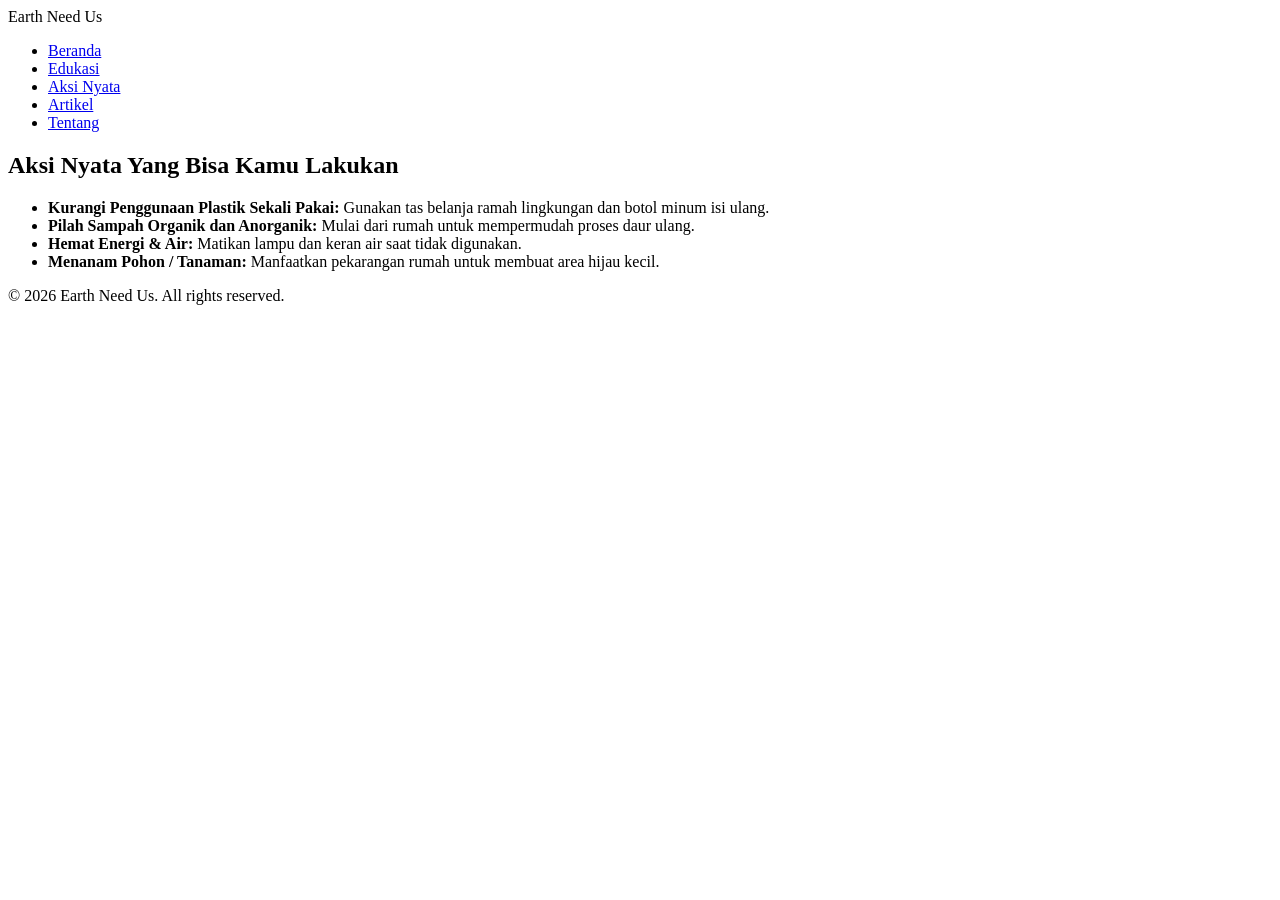
==== aksi-nyata.html @ 616cd9e1 "Add files via upload" ====
<!DOCTYPE html>
<html lang="id">
<head>
    <meta charset="UTF-8">
    <meta name="viewport" content="width=device-width, initial-scale=1.0">
    <title>Earth Need Us - Aksi Nyata</title>
    <link rel="stylesheet" href="style.css">
</head>
<body>
    <header>
        <nav class="navbar">
            <div class="logo">Earth Need Us</div>
            <ul class="nav-links">
                <li><a href="index.html">Beranda</a></li>
                <li><a href="edukasi.html">Edukasi</a></li>
                <li><a href="aksi-nyata.html" class="active">Aksi Nyata</a></li>
                <li><a href="artikel.html">Artikel</a></li>
                <li><a href="tentang.html">Tentang</a></li>
            </ul>
        </nav>
    </header>

    <main class="container">
        <h2>Aksi Nyata Yang Bisa Kamu Lakukan</h2>
        <ul class="action-list">
            <li><strong>Kurangi Penggunaan Plastik Sekali Pakai:</strong> Gunakan tas belanja ramah lingkungan dan botol minum isi ulang.</li>
            <li><strong>Pilah Sampah Organik dan Anorganik:</strong> Mulai dari rumah untuk mempermudah proses daur ulang.</li>
            <li><strong>Hemat Energi & Air:</strong> Matikan lampu dan keran air saat tidak digunakan.</li>
            <li><strong>Menanam Pohon / Tanaman:</strong> Manfaatkan pekarangan rumah untuk membuat area hijau kecil.</li>
        </ul>
    </main>

    <footer>
        <p>&copy; 2026 Earth Need Us. All rights reserved.</p>
    </footer>
</body>
</html>
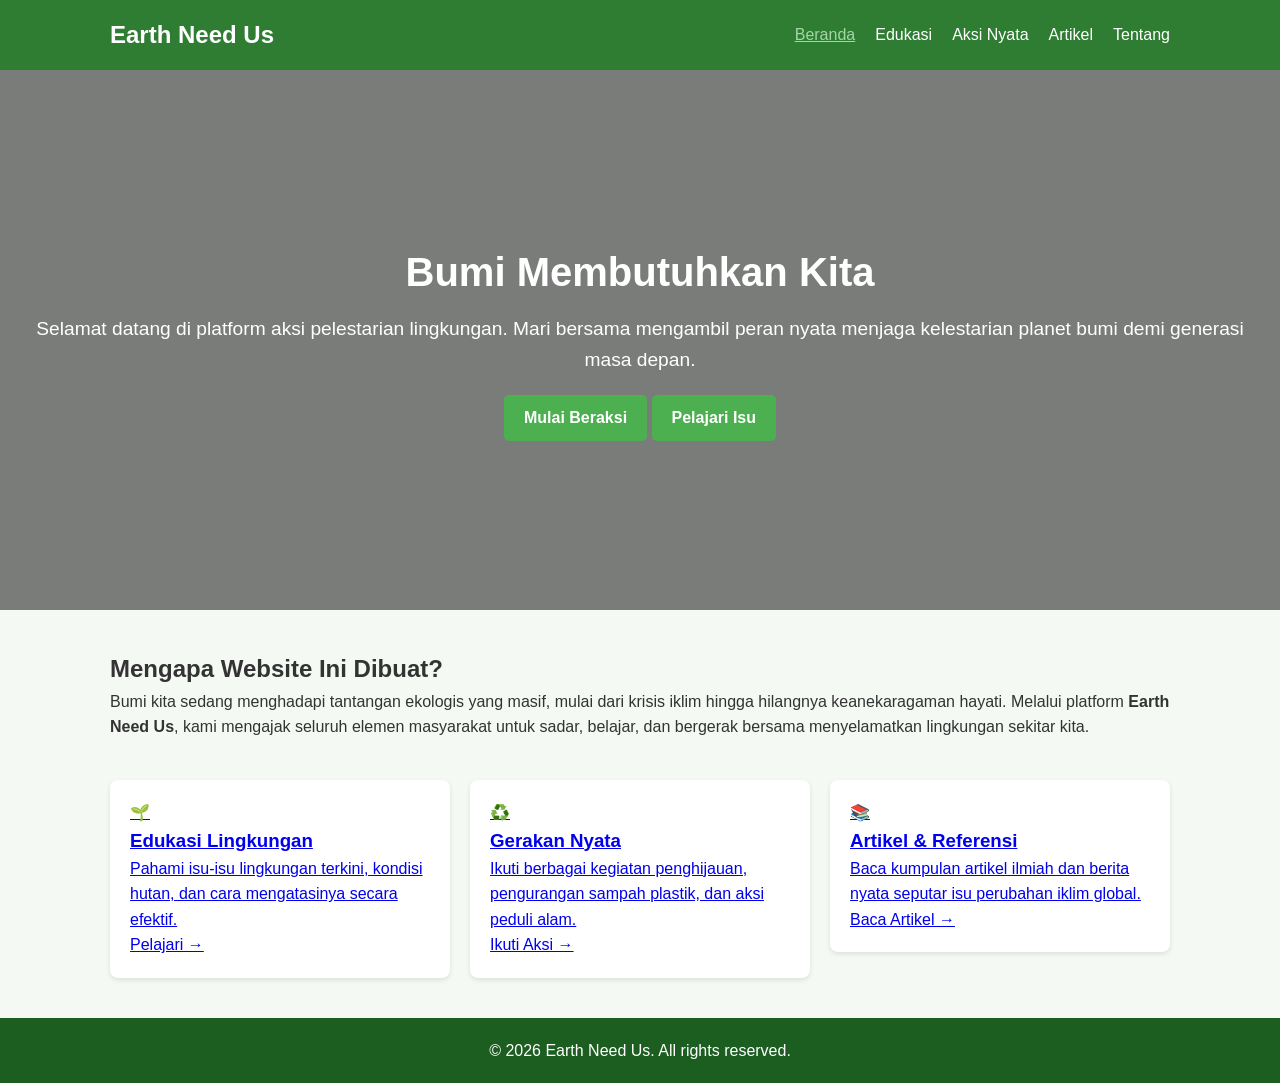
==== commit cd9eadbf: "Update title and navigation links in aksi-nyata.html" ====
--- a/aksi-nyata.html
+++ b/aksi-nyata.html
@@ -3,7 +3,7 @@
 <head>
     <meta charset="UTF-8">
     <meta name="viewport" content="width=device-width, initial-scale=1.0">
-    <title>Earth Need Us - Aksi Nyata</title>
+    <title>Earth Need Us - Beranda</title>
     <link rel="stylesheet" href="style.css">
 </head>
 <body>
@@ -11,24 +11,59 @@
         <nav class="navbar">
             <div class="logo">Earth Need Us</div>
             <ul class="nav-links">
-                <li><a href="index.html">Beranda</a></li>
+                <li><a href="index.html" class="active">Beranda</a></li>
                 <li><a href="edukasi.html">Edukasi</a></li>
-                <li><a href="aksi-nyata.html" class="active">Aksi Nyata</a></li>
+                <li><a href="aksi-nyata.html">Aksi Nyata</a></li>
                 <li><a href="artikel.html">Artikel</a></li>
                 <li><a href="tentang.html">Tentang</a></li>
             </ul>
         </nav>
     </header>
 
-    <main class="container">
-        <h2>Aksi Nyata Yang Bisa Kamu Lakukan</h2>
-        <ul class="action-list">
-            <li><strong>Kurangi Penggunaan Plastik Sekali Pakai:</strong> Gunakan tas belanja ramah lingkungan dan botol minum isi ulang.</li>
-            <li><strong>Pilah Sampah Organik dan Anorganik:</strong> Mulai dari rumah untuk mempermudah proses daur ulang.</li>
-            <li><strong>Hemat Energi & Air:</strong> Matikan lampu dan keran air saat tidak digunakan.</li>
-            <li><strong>Menanam Pohon / Tanaman:</strong> Manfaatkan pekarangan rumah untuk membuat area hijau kecil.</li>
-        </ul>
-    </main>
+    <section class="hero">
+        <div class="hero-content">
+            <h1>Bumi Membutuhkan Kita</h1>
+            <p>Selamat datang di platform aksi pelestarian lingkungan. Mari bersama mengambil peran nyata menjaga kelestarian planet bumi demi generasi masa depan.</p>
+            <div class="hero-buttons">
+                <a href="aksi-nyata.html" class="btn">Mulai Beraksi</a>
+                <a href="edukasi.html" class="btn btn-secondary">Pelajari Isu</a>
+            </div>
+        </div>
+    </section>
+
+    <!-- Sambutan / Basa-basi Pengantar -->
+    <section class="container intro-text">
+        <h2>Mengapa Website Ini Dibuat?</h2>
+        <p>Bumi kita sedang menghadapi tantangan ekologis yang masif, mulai dari krisis iklim hingga hilangnya keanekaragaman hayati. Melalui platform <strong>Earth Need Us</strong>, kami mengajak seluruh elemen masyarakat untuk sadar, belajar, dan bergerak bersama menyelamatkan lingkungan sekitar kita.</p>
+    </section>
+
+    <!-- Kartu Fitur Utama (Bisa diklik menuju halaman terkait) -->
+    <section class="features">
+        <a href="edukasi.html" class="card-link">
+            <div class="card">
+                <div class="icon">🌱</div>
+                <h3>Edukasi Lingkungan</h3>
+                <p>Pahami isu-isu lingkungan terkini, kondisi hutan, dan cara mengatasinya secara efektif.</p>
+                <span class="card-cta">Pelajari &rarr;</span>
+            </div>
+        </a>
+        <a href="aksi-nyata.html" class="card-link">
+            <div class="card">
+                <div class="icon">♻️</div>
+                <h3>Gerakan Nyata</h3>
+                <p>Ikuti berbagai kegiatan penghijauan, pengurangan sampah plastik, dan aksi peduli alam.</p>
+                <span class="card-cta">Ikuti Aksi &rarr;</span>
+            </div>
+        </a>
+        <a href="artikel.html" class="card-link">
+            <div class="card">
+                <div class="icon">📚</div>
+                <h3>Artikel & Referensi</h3>
+                <p>Baca kumpulan artikel ilmiah dan berita nyata seputar isu perubahan iklim global.</p>
+                <span class="card-cta">Baca Artikel &rarr;</span>
+            </div>
+        </a>
+    </section>
 
     <footer>
         <p>&copy; 2026 Earth Need Us. All rights reserved.</p>
--- a/style.css
+++ b/style.css
@@ -0,0 +1,146 @@
+/* Global Styles */
+* {
+    margin: 0;
+    padding: 0;
+    box-sizing: border-box;
+    font-family: 'Segoe UI', Tahoma, Geneva, Verdana, sans-serif;
+}
+
+body {
+    line-height: 1.6;
+    color: #333;
+    background-color: #f4f9f4;
+}
+
+/* Header & Navigation */
+header {
+    background-color: #2e7d32;
+    color: white;
+    padding: 1rem 0;
+}
+
+.navbar {
+    display: flex;
+    justify-content: space-between;
+    align-items: center;
+    max-width: 1100px;
+    margin: 0 auto;
+    padding: 0 20px;
+}
+
+.logo {
+    font-size: 1.5rem;
+    font-weight: bold;
+}
+
+.nav-links {
+    list-style: none;
+    display: flex;
+    gap: 20px;
+}
+
+.nav-links a {
+    color: white;
+    text-decoration: none;
+    font-weight: 500;
+    transition: color 0.3s;
+}
+
+.nav-links a:hover, .nav-links a.active {
+    color: #a5d6a7;
+    text-decoration: underline;
+}
+
+/* Hero Section */
+.hero {
+    background: linear-gradient(rgba(0,0,0,0.5), rgba(0,0,0,0.5)), url('https://images.unsplash.com/photo-1542601906990-b4d3fb778b09?q=80&w=1000') center/cover no-repeat;
+    height: 60vh;
+    display: flex;
+    justify-content: center;
+    align-items: center;
+    text-align: center;
+    color: white;
+    padding: 0 20px;
+}
+
+.hero-content h1 {
+    font-size: 2.5rem;
+    margin-bottom: 10px;
+}
+
+.hero-content p {
+    font-size: 1.2rem;
+    margin-bottom: 20px;
+}
+
+.btn {
+    display: inline-block;
+    background-color: #4caf50;
+    color: white;
+    padding: 10px 20px;
+    text-decoration: none;
+    border-radius: 5px;
+    font-weight: bold;
+}
+
+.btn:hover {
+    background-color: #388e3c;
+}
+
+/* Container & Layout */
+.container {
+    max-width: 1100px;
+    margin: 40px auto;
+    padding: 0 20px;
+}
+
+.features, .grid {
+    display: grid;
+    grid-template-columns: repeat(auto-fit, minmax(280px, 1fr));
+    gap: 20px;
+    max-width: 1100px;
+    margin: 40px auto;
+    padding: 0 20px;
+}
+
+.card, .edu-item, .article-card {
+    background: white;
+    padding: 20px;
+    border-radius: 8px;
+    box-shadow: 0 2px 5px rgba(0,0,0,0.1);
+}
+
+.action-list {
+    margin-top: 20px;
+    padding-left: 20px;
+}
+
+.action-list li {
+    margin-bottom: 15px;
+}
+
+/* Footer */
+footer {
+    text-align: center;
+    padding: 20px;
+    background-color: #1b5e20;
+    color: white;
+    margin-top: 40px;
+}
+
+/* Responsiveness */
+@media (max-width: 768px) {
+    .navbar {
+        flex-direction: column;
+        gap: 15px;
+    }
+    
+    .nav-links {
+        flex-wrap: wrap;
+        justify-content: center;
+    }
+    
+    .hero-content h1 {
+        font-size: 2rem;
+    }
+}
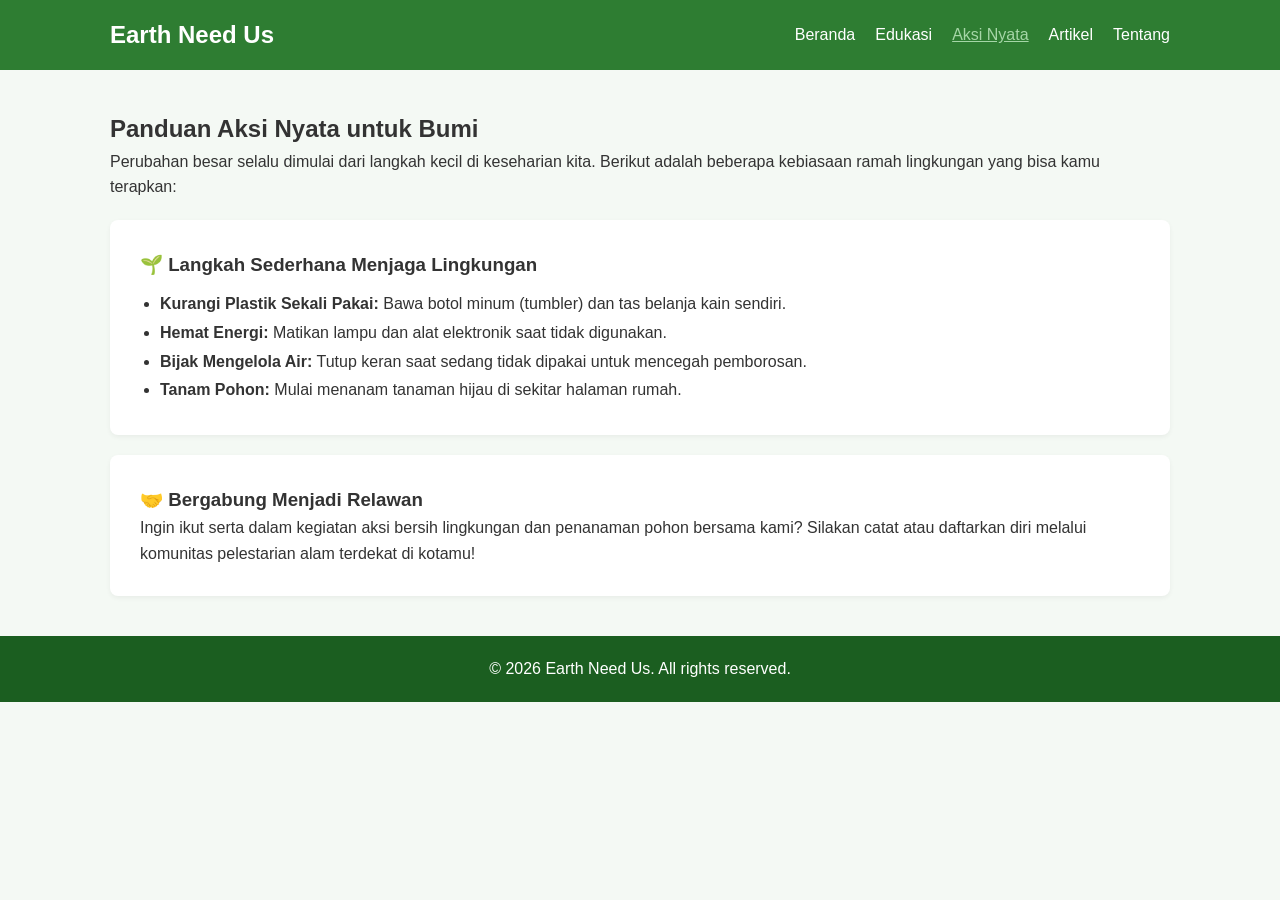
==== commit fbf1e119: "Revise title and add action guidelines section Updated the title and navigation links in aksi-nyata." ====
--- a/aksi-nyata.html
+++ b/aksi-nyata.html
@@ -3,7 +3,7 @@
 <head>
     <meta charset="UTF-8">
     <meta name="viewport" content="width=device-width, initial-scale=1.0">
-    <title>Earth Need Us - Beranda</title>
+    <title>Earth Need Us - Aksi Nyata</title>
     <link rel="stylesheet" href="style.css">
 </head>
 <body>
@@ -11,59 +11,34 @@
         <nav class="navbar">
             <div class="logo">Earth Need Us</div>
             <ul class="nav-links">
-                <li><a href="index.html" class="active">Beranda</a></li>
+                <li><a href="index.html">Beranda</a></li>
                 <li><a href="edukasi.html">Edukasi</a></li>
-                <li><a href="aksi-nyata.html">Aksi Nyata</a></li>
+                <li><a href="aksi-nyata.html" class="active">Aksi Nyata</a></li>
                 <li><a href="artikel.html">Artikel</a></li>
                 <li><a href="tentang.html">Tentang</a></li>
             </ul>
         </nav>
     </header>
 
-    <section class="hero">
-        <div class="hero-content">
-            <h1>Bumi Membutuhkan Kita</h1>
-            <p>Selamat datang di platform aksi pelestarian lingkungan. Mari bersama mengambil peran nyata menjaga kelestarian planet bumi demi generasi masa depan.</p>
-            <div class="hero-buttons">
-                <a href="aksi-nyata.html" class="btn">Mulai Beraksi</a>
-                <a href="edukasi.html" class="btn btn-secondary">Pelajari Isu</a>
-            </div>
-        </div>
-    </section>
+    <main class="container">
+        <h2>Panduan Aksi Nyata untuk Bumi</h2>
+        <p>Perubahan besar selalu dimulai dari langkah kecil di keseharian kita. Berikut adalah beberapa kebiasaan ramah lingkungan yang bisa kamu terapkan:</p>
 
-    <!-- Sambutan / Basa-basi Pengantar -->
-    <section class="container intro-text">
-        <h2>Mengapa Website Ini Dibuat?</h2>
-        <p>Bumi kita sedang menghadapi tantangan ekologis yang masif, mulai dari krisis iklim hingga hilangnya keanekaragaman hayati. Melalui platform <strong>Earth Need Us</strong>, kami mengajak seluruh elemen masyarakat untuk sadar, belajar, dan bergerak bersama menyelamatkan lingkungan sekitar kita.</p>
-    </section>
+        <section class="intro-text" style="text-align: left; margin-top: 20px;">
+            <h3>🌱 Langkah Sederhana Menjaga Lingkungan</h3>
+            <ul style="margin-left: 20px; margin-top: 10px; line-height: 1.8;">
+                <li><strong>Kurangi Plastik Sekali Pakai:</strong> Bawa botol minum (tumbler) dan tas belanja kain sendiri.</li>
+                <li><strong>Hemat Energi:</strong> Matikan lampu dan alat elektronik saat tidak digunakan.</li>
+                <li><strong>Bijak Mengelola Air:</strong> Tutup keran saat sedang tidak dipakai untuk mencegah pemborosan.</li>
+                <li><strong>Tanam Pohon:</strong> Mulai menanam tanaman hijau di sekitar halaman rumah.</li>
+            </ul>
+        </section>
 
-    <!-- Kartu Fitur Utama (Bisa diklik menuju halaman terkait) -->
-    <section class="features">
-        <a href="edukasi.html" class="card-link">
-            <div class="card">
-                <div class="icon">🌱</div>
-                <h3>Edukasi Lingkungan</h3>
-                <p>Pahami isu-isu lingkungan terkini, kondisi hutan, dan cara mengatasinya secara efektif.</p>
-                <span class="card-cta">Pelajari &rarr;</span>
-            </div>
-        </a>
-        <a href="aksi-nyata.html" class="card-link">
-            <div class="card">
-                <div class="icon">♻️</div>
-                <h3>Gerakan Nyata</h3>
-                <p>Ikuti berbagai kegiatan penghijauan, pengurangan sampah plastik, dan aksi peduli alam.</p>
-                <span class="card-cta">Ikuti Aksi &rarr;</span>
-            </div>
-        </a>
-        <a href="artikel.html" class="card-link">
-            <div class="card">
-                <div class="icon">📚</div>
-                <h3>Artikel & Referensi</h3>
-                <p>Baca kumpulan artikel ilmiah dan berita nyata seputar isu perubahan iklim global.</p>
-                <span class="card-cta">Baca Artikel &rarr;</span>
-            </div>
-        </a>
-    </section>
+        <section class="intro-text" style="text-align: left; margin-top: 20px;">
+            <h3>🤝 Bergabung Menjadi Relawan</h3>
+            <p>Ingin ikut serta dalam kegiatan aksi bersih lingkungan dan penanaman pohon bersama kami? Silakan catat atau daftarkan diri melalui komunitas pelestarian alam terdekat di kotamu!</p>
+        </section>
+    </main>
 
     <footer>
         <p>&copy; 2026 Earth Need Us. All rights reserved.</p>
--- a/style.css
+++ b/style.css
@@ -53,7 +53,7 @@
 
 /* Hero Section */
 .hero {
-    background: linear-gradient(rgba(0,0,0,0.5), rgba(0,0,0,0.5)), url('https://images.unsplash.com/photo-1542601906990-b4d3fb778b09?q=80&w=1000') center/cover no-repeat;
+    background: linear-gradient(rgba(0,0,0,0.6), rgba(0,0,0,0.6)), url('https://images.unsplash.com/photo-1542601906990-b4d3fb778b09?q=80&w=1000') center/cover no-repeat;
     height: 60vh;
     display: flex;
     justify-content: center;
@@ -68,9 +68,11 @@
     margin-bottom: 10px;
 }
 
-.hero-content p {
-    font-size: 1.2rem;
-    margin-bottom: 20px;
+.hero-buttons {
+    display: flex;
+    gap: 15px;
+    justify-content: center;
+    margin-top: 15px;
 }
 
 .btn {
@@ -81,20 +83,42 @@
     text-decoration: none;
     border-radius: 5px;
     font-weight: bold;
+    border: none;
+    cursor: pointer;
 }
 
 .btn:hover {
     background-color: #388e3c;
 }
 
-/* Container & Layout */
+.btn-secondary {
+    background-color: transparent;
+    border: 2px solid white;
+}
+
+.btn-secondary:hover {
+    background-color: white;
+    color: #2e7d32;
+}
+
+/* Intro Text */
+.intro-text {
+    text-align: center;
+    background: white;
+    padding: 30px;
+    border-radius: 8px;
+    margin-top: 30px;
+    box-shadow: 0 2px 5px rgba(0,0,0,0.05);
+}
+
+/* Container & Grid Kartu Beranda */
 .container {
     max-width: 1100px;
     margin: 40px auto;
     padding: 0 20px;
 }
 
-.features, .grid {
+.features {
     display: grid;
     grid-template-columns: repeat(auto-fit, minmax(280px, 1fr));
     gap: 20px;
@@ -103,20 +127,139 @@
     padding: 0 20px;
 }
 
-.card, .edu-item, .article-card {
-    background: white;
-    padding: 20px;
+.card {
+    background: white;
+    padding: 25px;
     border-radius: 8px;
     box-shadow: 0 2px 5px rgba(0,0,0,0.1);
-}
-
-.action-list {
+    display: flex;
+    flex-direction: column;
+    justify-content: space-between;
+    transition: transform 0.3s, box-shadow 0.3s;
+}
+
+.card:hover {
+    transform: translateY(-5px);
+    box-shadow: 0 6px 15px rgba(0,0,0,0.15);
+}
+
+.icon {
+    font-size: 2rem;
+    margin-bottom: 10px;
+}
+
+.card h3 {
+    margin-bottom: 10px;
+    color: #1b5e20;
+}
+
+.card p {
+    color: #555;
+    margin-bottom: 20px;
+    font-size: 0.95rem;
+}
+
+/* Tombol Khusus di dalam Kartu */
+.btn-card {
+    display: inline-block;
+    background-color: #e8f5e9;
+    color: #2e7d32;
+    padding: 8px 15px;
+    border-radius: 5px;
+    text-decoration: none;
+    font-weight: bold;
+    align-self: flex-start;
+    transition: background 0.3s, color 0.3s;
+}
+
+.btn-card:hover {
+    background-color: #2e7d32;
+    color: white;
+}
+
+/* Styling Grafik Batang Murni CSS */
+.graph-section {
+    background: white;
+    padding: 25px;
+    border-radius: 8px;
+    margin: 30px 0;
+    box-shadow: 0 2px 5px rgba(0,0,0,0.1);
+}
+
+.graph-desc {
+    margin-bottom: 20px;
+    color: #666;
+}
+
+.chart-container {
+    display: flex;
+    justify-content: space-around;
+    align-items: flex-end;
+    height: 220px;
+    border-left: 2px solid #333;
+    border-bottom: 2px solid #333;
+    padding: 20px 10px 0 10px;
     margin-top: 20px;
-    padding-left: 20px;
-}
-
-.action-list li {
-    margin-bottom: 15px;
+}
+
+.bar-group {
+    display: flex;
+    flex-direction: column;
+    align-items: center;
+    height: 100%;
+    justify-content: flex-end;
+    width: 20%;
+}
+
+.bar {
+    width: 35px;
+    background-color: #4caf50;
+    border-radius: 4px 4px 0 0;
+}
+
+.bar-value {
+    font-size: 0.75rem;
+    margin-bottom: 5px;
+    font-weight: bold;
+    color: #333;
+}
+
+.bar-label {
+    margin-top: 8px;
+    font-size: 0.85rem;
+    font-weight: 500;
+}
+
+/* Styling Tabel Kesehatan Bumi */
+.table-section {
+    background: white;
+    padding: 25px;
+    border-radius: 8px;
+    margin: 30px 0;
+    box-shadow: 0 2px 5px rgba(0,0,0,0.1);
+    overflow-x: auto;
+}
+
+.health-table {
+    width: 100%;
+    border-collapse: collapse;
+    margin-top: 15px;
+}
+
+.health-table th, .health-table td {
+    padding: 12px 15px;
+    border: 1px solid #ddd;
+    text-align: left;
+}
+
+.health-table th {
+    background-color: #2e7d32;
+    color: white;
+}
+
+.status-bad {
+    color: #d32f2f;
+    font-weight: bold;
 }
 
 /* Footer */
@@ -128,19 +271,9 @@
     margin-top: 40px;
 }
 
-/* Responsiveness */
 @media (max-width: 768px) {
     .navbar {
         flex-direction: column;
         gap: 15px;
     }
-    
-    .nav-links {
-        flex-wrap: wrap;
-        justify-content: center;
-    }
-    
-    .hero-content h1 {
-        font-size: 2rem;
-    }
-}
+}
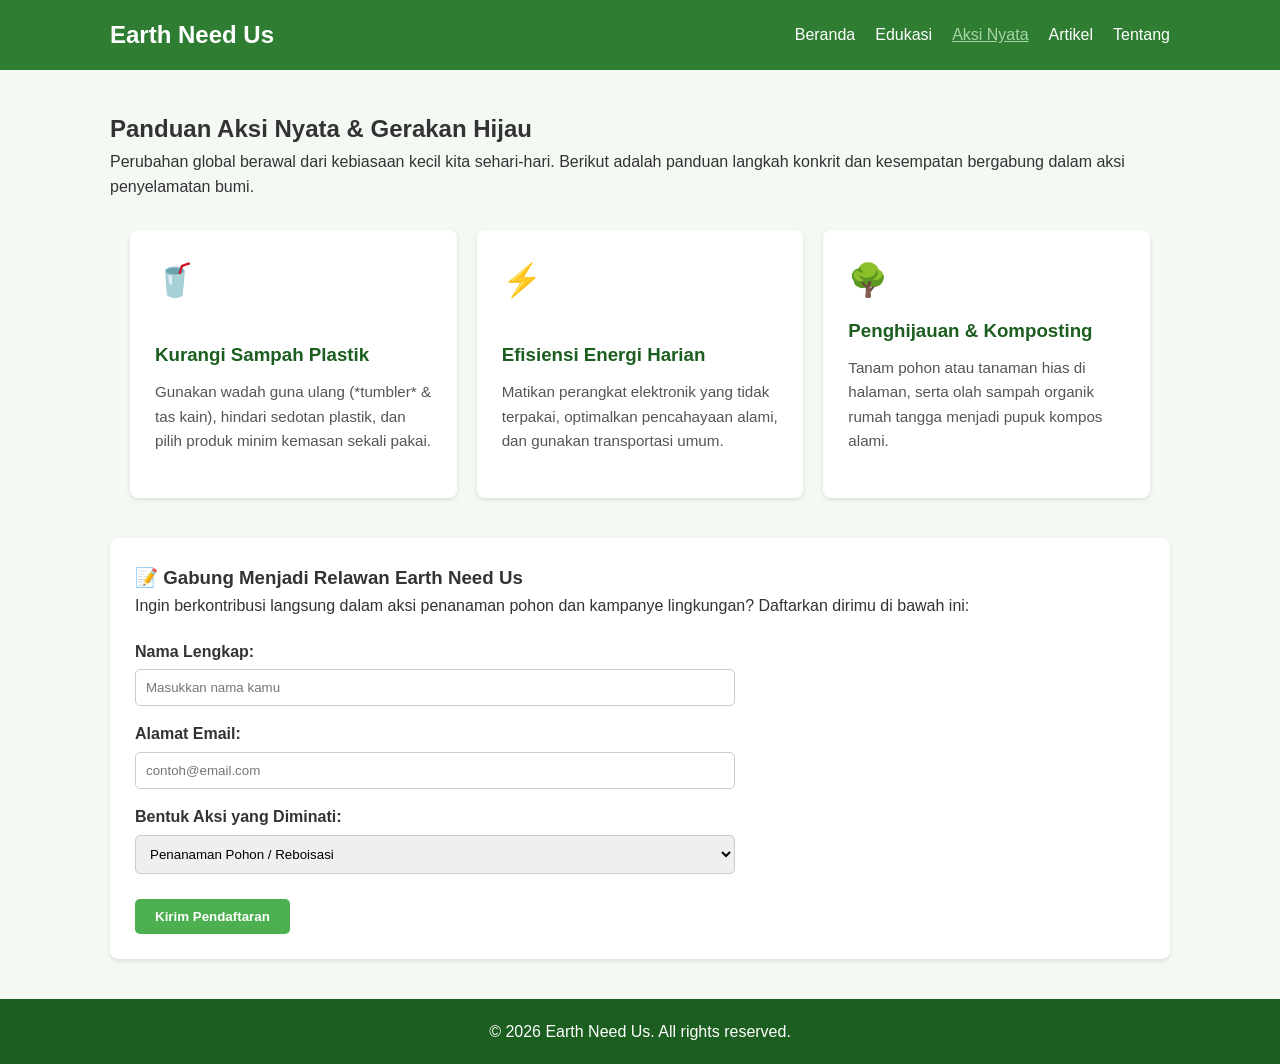
==== commit 288e720a: "Update content and structure for environmental guide" ====
--- a/aksi-nyata.html
+++ b/aksi-nyata.html
@@ -21,22 +21,60 @@
     </header>
 
     <main class="container">
-        <h2>Panduan Aksi Nyata untuk Bumi</h2>
-        <p>Perubahan besar selalu dimulai dari langkah kecil di keseharian kita. Berikut adalah beberapa kebiasaan ramah lingkungan yang bisa kamu terapkan:</p>
+        <h2>Panduan Aksi Nyata & Gerakan Hijau</h2>
+        <p>Perubahan global berawal dari kebiasaan kecil kita sehari-hari. Berikut adalah panduan langkah konkrit dan kesempatan bergabung dalam aksi penyelamatan bumi.</p>
 
-        <section class="intro-text" style="text-align: left; margin-top: 20px;">
-            <h3>🌱 Langkah Sederhana Menjaga Lingkungan</h3>
-            <ul style="margin-left: 20px; margin-top: 10px; line-height: 1.8;">
-                <li><strong>Kurangi Plastik Sekali Pakai:</strong> Bawa botol minum (tumbler) dan tas belanja kain sendiri.</li>
-                <li><strong>Hemat Energi:</strong> Matikan lampu dan alat elektronik saat tidak digunakan.</li>
-                <li><strong>Bijak Mengelola Air:</strong> Tutup keran saat sedang tidak dipakai untuk mencegah pemborosan.</li>
-                <li><strong>Tanam Pohon:</strong> Mulai menanam tanaman hijau di sekitar halaman rumah.</li>
-            </ul>
-        </section>
+        <!-- Daftar Kartu Panduan Kebiasaan -->
+        <div class="features" style="margin-top: 30px;">
+            <div class="card">
+                <div class="icon">🥤</div>
+                <div>
+                    <h3>Kurangi Sampah Plastik</h3>
+                    <p>Gunakan wadah guna ulang (*tumbler* & tas kain), hindari sedotan plastik, dan pilih produk minim kemasan sekali pakai.</p>
+                </div>
+            </div>
 
-        <section class="intro-text" style="text-align: left; margin-top: 20px;">
-            <h3>🤝 Bergabung Menjadi Relawan</h3>
-            <p>Ingin ikut serta dalam kegiatan aksi bersih lingkungan dan penanaman pohon bersama kami? Silakan catat atau daftarkan diri melalui komunitas pelestarian alam terdekat di kotamu!</p>
+            <div class="card">
+                <div class="icon">⚡</div>
+                <div>
+                    <h3>Efisiensi Energi Harian</h3>
+                    <p>Matikan perangkat elektronik yang tidak terpakai, optimalkan pencahayaan alami, dan gunakan transportasi umum.</p>
+                </div>
+            </div>
+
+            <div class="card">
+                <div class="icon">🌳</div>
+                <div>
+                    <h3>Penghijauan & Komposting</h3>
+                    <p>Tanam pohon atau tanaman hias di halaman, serta olah sampah organik rumah tangga menjadi pupuk kompos alami.</p>
+                </div>
+            </div>
+        </div>
+
+        <!-- Formulir Pendaftaran Relawan -->
+        <section class="table-section" style="margin-top: 40px;">
+            <h3>📝 Gabung Menjadi Relawan Earth Need Us</h3>
+            <p>Ingin berkontribusi langsung dalam aksi penanaman pohon dan kampanye lingkungan? Daftarkan dirimu di bawah ini:</p>
+            
+            <form style="display: flex; flex-direction: column; gap: 15px; margin-top: 20px; max-width: 600px;">
+                <div>
+                    <label style="display: block; font-weight: bold; margin-bottom: 5px;">Nama Lengkap:</label>
+                    <input type="text" placeholder="Masukkan nama kamu" style="width: 100%; padding: 10px; border: 1px solid #ccc; border-radius: 5px;" required>
+                </div>
+                <div>
+                    <label style="display: block; font-weight: bold; margin-bottom: 5px;">Alamat Email:</label>
+                    <input type="email" placeholder="contoh@email.com" style="width: 100%; padding: 10px; border: 1px solid #ccc; border-radius: 5px;" required>
+                </div>
+                <div>
+                    <label style="display: block; font-weight: bold; margin-bottom: 5px;">Bentuk Aksi yang Diminati:</label>
+                    <select style="width: 100%; padding: 10px; border: 1px solid #ccc; border-radius: 5px;">
+                        <option>Penanaman Pohon / Reboisasi</option>
+                        <option>Pembersihan Sampah Pesisir/Lingkungan</option>
+                        <option>Kampanye Digital & Edukasi</option>
+                    </select>
+                </div>
+                <button type="submit" class="btn" style="align-self: flex-start; margin-top: 10px;">Kirim Pendaftaran</button>
+            </form>
         </section>
     </main>
 
